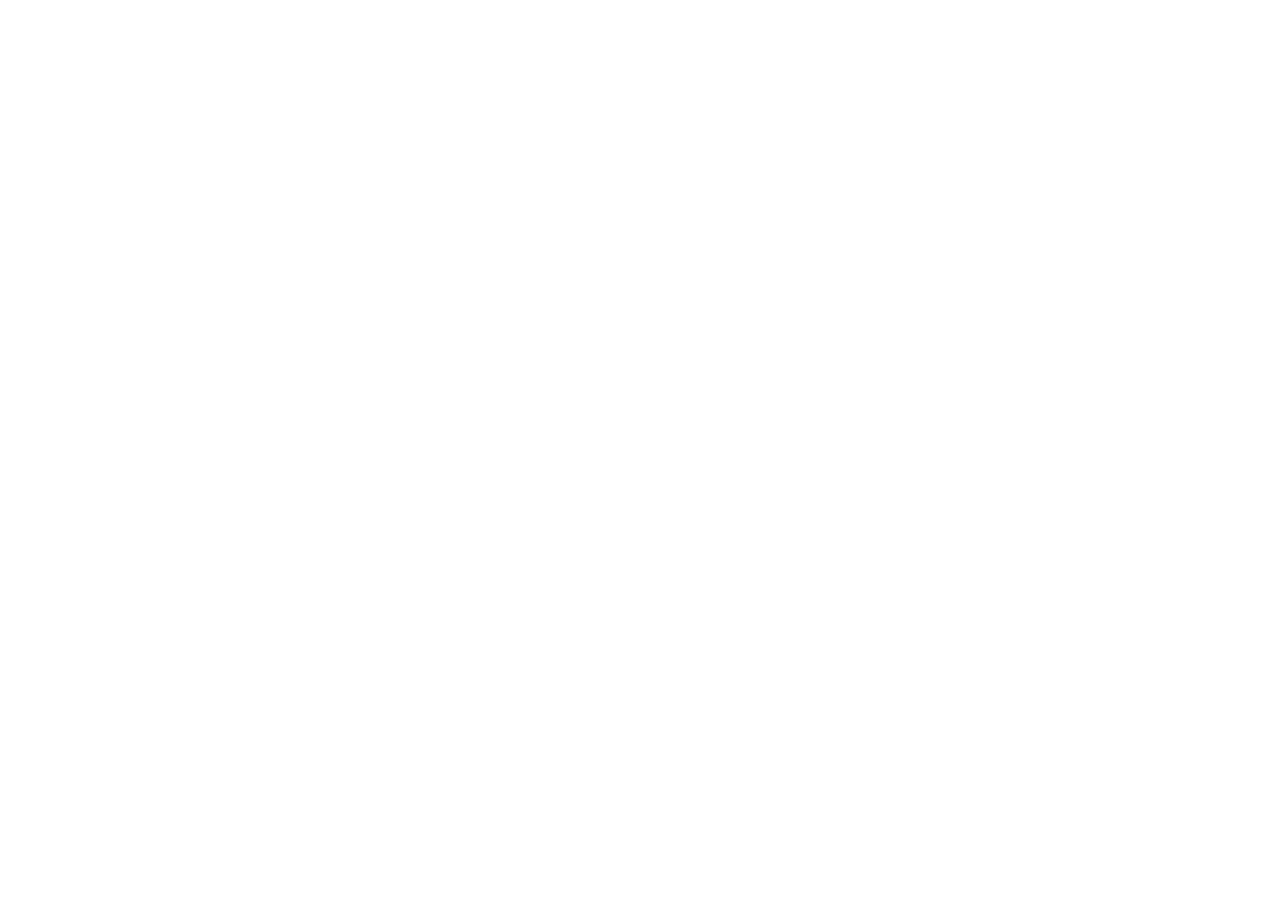
==== 01-JavaScript-Drum-Kit/index.html @ 7bf1394b "folder name changed" ====
<!DOCTYPE html>
<html lang="en">
<head>
    <meta charset="UTF-8">
    <meta http-equiv="X-UA-Compatible" content="IE=edge">
    <meta name="viewport" content="width=device-width, initial-scale=1.0">

    <link rel="stylesheet" href="/01-JavaScript-Drum-Kit/styles.css">

    <title>Drum Kit</title>
</head>
<body>

    <div class="container">

    </div>

    <audio src="/01-JavaScript-Drum-Kit/sounds/Drum Kit_sounds_boom.wav"></audio>
    <audio src="/01-JavaScript-Drum-Kit/sounds/Drum Kit_sounds_clap.wav"></audio>
    <audio src="/01-JavaScript-Drum-Kit/sounds/Drum Kit_sounds_hihat.wav"></audio>
    <audio src="/01-JavaScript-Drum-Kit/sounds/Drum Kit_sounds_kick.wav"></audio>
    <audio src="/01-JavaScript-Drum-Kit/sounds/Drum Kit_sounds_openhat.wav"></audio>
    <audio src="/01-JavaScript-Drum-Kit/sounds/Drum Kit_sounds_ride.wav"></audio>
    <audio src="/01-JavaScript-Drum-Kit/sounds/Drum Kit_sounds_snare.wav"></audio>
    <audio src="/01-JavaScript-Drum-Kit/sounds/Drum Kit_sounds_tink.wav"></audio>
    <audio src="/01-JavaScript-Drum-Kit/sounds/Drum Kit_sounds_tom.wav"></audio>

    <script src="/01-JavaScript-Drum-Kit/main.js"></script>
</body>
</html>
---- 01-JavaScript-Drum-Kit/styles.css ----
@import url("https://fonts.googleapis.com/css2?family=Roboto:wght@400;500;700&display=swap");

* {
  margin: 0;
  padding: 0;
  box-sizing: border-box;
}

.container {
  background-image: url("");
}
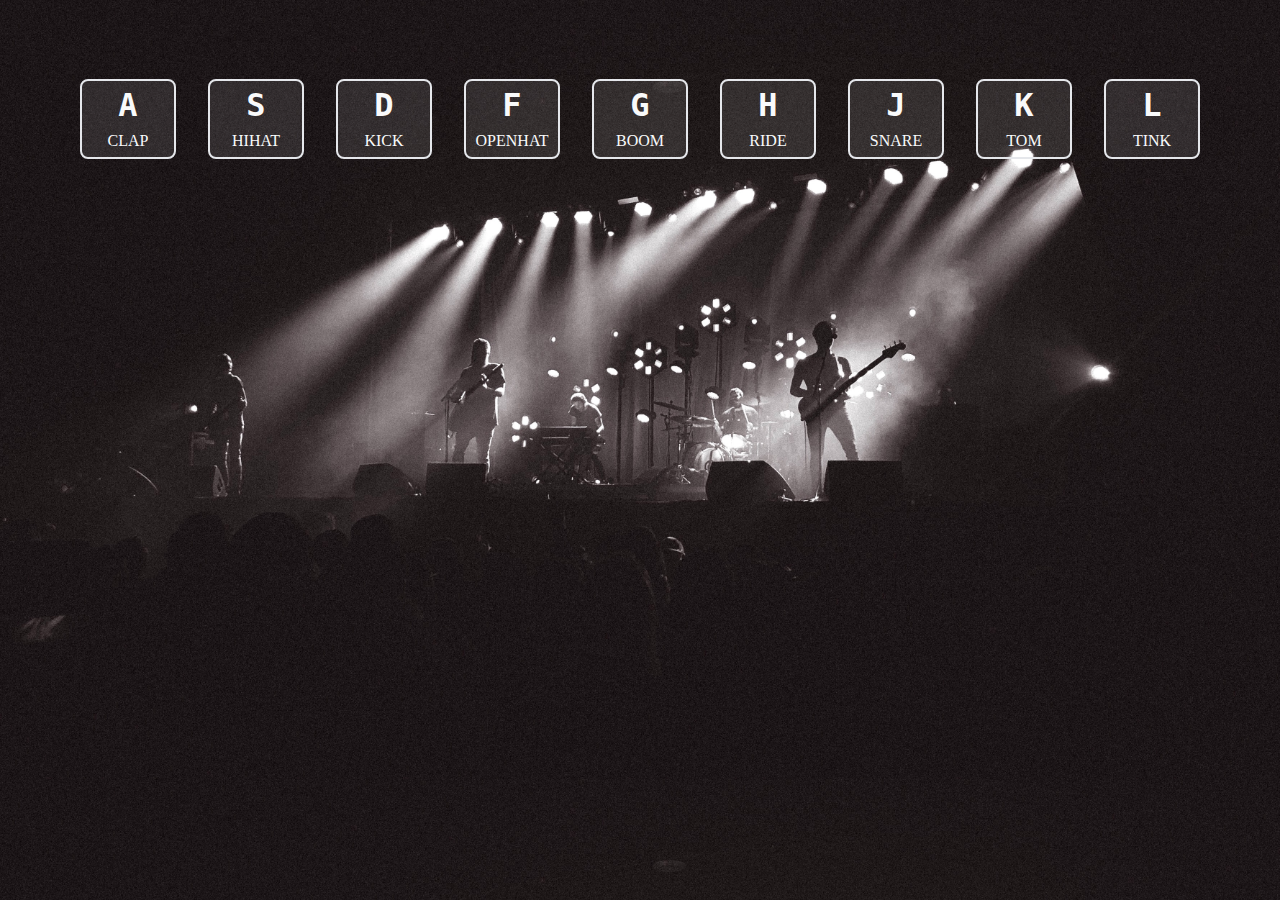
==== commit 0825b049: "added javascript" ====
--- a/01-JavaScript-Drum-Kit/index.html
+++ b/01-JavaScript-Drum-Kit/index.html
@@ -11,19 +11,64 @@
 </head>
 <body>
 
-    <div class="container">
+    <div class="keys">
+
+        <div data-key="65" class="key">
+            <kbd>A</kbd>
+            <span class="sound">CLAP</span>
+        </div>
+
+        <div data-key="83" class="key">
+            <kbd>S</kbd>
+            <span class="sound">HIHAT</span>
+        </div>
+
+        <div data-key="68" class="key">
+            <kbd>D</kbd>
+            <span class="sound">KICK</span>
+        </div>
+
+        <div data-key="70" class="key">
+            <kbd>F</kbd>
+            <span class="sound">OPENHAT</span>
+        </div>
+
+        <div data-key="71" class="key">
+            <kbd>G</kbd>
+            <span class="sound">BOOM</span>
+        </div>
+
+        <div data-key="72" class="key">
+            <kbd>H</kbd>
+            <span class="sound">RIDE</span>
+        </div>
+
+        <div data-key="74" class="key">
+            <kbd>J</kbd>
+            <span class="sound">SNARE</span>
+        </div>
+
+        <div data-key="75" class="key">
+            <kbd>K</kbd>
+            <span class="sound">TOM</span>
+        </div>
+
+        <div data-key="76" class="key">
+            <kbd>L</kbd>
+            <span class="sound">TINK</span>
+        </div>
 
     </div>
 
-    <audio src="/01-JavaScript-Drum-Kit/sounds/Drum Kit_sounds_boom.wav"></audio>
-    <audio src="/01-JavaScript-Drum-Kit/sounds/Drum Kit_sounds_clap.wav"></audio>
-    <audio src="/01-JavaScript-Drum-Kit/sounds/Drum Kit_sounds_hihat.wav"></audio>
-    <audio src="/01-JavaScript-Drum-Kit/sounds/Drum Kit_sounds_kick.wav"></audio>
-    <audio src="/01-JavaScript-Drum-Kit/sounds/Drum Kit_sounds_openhat.wav"></audio>
-    <audio src="/01-JavaScript-Drum-Kit/sounds/Drum Kit_sounds_ride.wav"></audio>
-    <audio src="/01-JavaScript-Drum-Kit/sounds/Drum Kit_sounds_snare.wav"></audio>
-    <audio src="/01-JavaScript-Drum-Kit/sounds/Drum Kit_sounds_tink.wav"></audio>
-    <audio src="/01-JavaScript-Drum-Kit/sounds/Drum Kit_sounds_tom.wav"></audio>
+    <audio data-key="65" src="/01-JavaScript-Drum-Kit/sounds/Drum Kit_sounds_boom.wav"></audio>
+    <audio data-key="83" src="/01-JavaScript-Drum-Kit/sounds/Drum Kit_sounds_clap.wav"></audio>
+    <audio data-key="68" src="/01-JavaScript-Drum-Kit/sounds/Drum Kit_sounds_hihat.wav"></audio>
+    <audio data-key="70" src="/01-JavaScript-Drum-Kit/sounds/Drum Kit_sounds_kick.wav"></audio>
+    <audio data-key="71" src="/01-JavaScript-Drum-Kit/sounds/Drum Kit_sounds_openhat.wav"></audio>
+    <audio data-key="72" src="/01-JavaScript-Drum-Kit/sounds/Drum Kit_sounds_ride.wav"></audio>
+    <audio data-key="74" src="/01-JavaScript-Drum-Kit/sounds/Drum Kit_sounds_snare.wav"></audio>
+    <audio data-key="75" src="/01-JavaScript-Drum-Kit/sounds/Drum Kit_sounds_tink.wav"></audio>
+    <audio data-key="76" src="/01-JavaScript-Drum-Kit/sounds/Drum Kit_sounds_tom.wav"></audio>
 
     <script src="/01-JavaScript-Drum-Kit/main.js"></script>
 </body>
--- a/01-JavaScript-Drum-Kit/styles.css
+++ b/01-JavaScript-Drum-Kit/styles.css
@@ -6,6 +6,45 @@
   box-sizing: border-box;
 }
 
-.container {
-  background-image: url("");
+body {
+  background-image: url("/01-JavaScript-Drum-Kit/images/bg2.jpg");
+  background-size: cover;
 }
+
+.keys {
+  display: flex;
+  justify-content: center;
+  margin-top: 7vh;
+}
+
+.key {
+  display: flex;
+  flex-direction: column;
+  align-items: center;
+
+  height: 5rem;
+  width: 6rem;
+
+  margin: 1rem;
+  padding: 0.3rem;
+  color: #f9fafb;
+
+  border: 2px solid #e5e7eb;
+  border-radius: 0.5rem;
+  cursor: pointer;
+
+  background-color: rgba(255, 255, 255, 0.1);
+}
+
+.key.playing {
+  transform: scale(1.2);
+  box-shadow: 0 14px 26px rgb(0 0 0 / 4%);
+  background-color: transparent;
+  transition: all 0.1s ease;
+}
+
+kbd {
+  font-size: 2rem;
+  font-weight: 600;
+  padding-bottom: 0.5rem;
+}
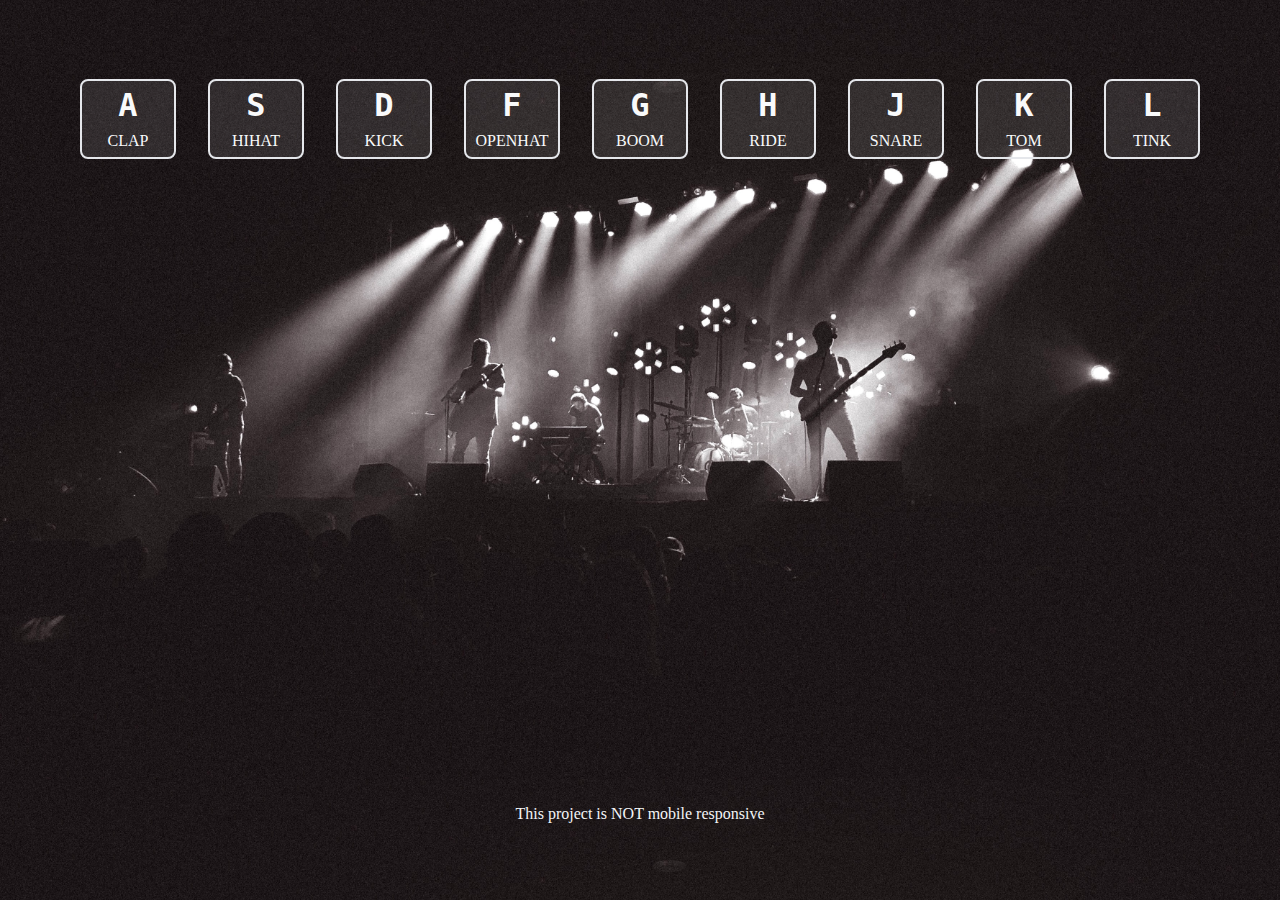
==== commit 546f5c25: "added footer" ====
--- a/01-JavaScript-Drum-Kit/index.html
+++ b/01-JavaScript-Drum-Kit/index.html
@@ -60,6 +60,8 @@
 
     </div>
 
+    <footer>This project is NOT mobile responsive</footer>
+
     <audio data-key="65" src="/01-JavaScript-Drum-Kit/sounds/Drum Kit_sounds_boom.wav"></audio>
     <audio data-key="83" src="/01-JavaScript-Drum-Kit/sounds/Drum Kit_sounds_clap.wav"></audio>
     <audio data-key="68" src="/01-JavaScript-Drum-Kit/sounds/Drum Kit_sounds_hihat.wav"></audio>
--- a/01-JavaScript-Drum-Kit/styles.css
+++ b/01-JavaScript-Drum-Kit/styles.css
@@ -48,3 +48,10 @@
   font-weight: 600;
   padding-bottom: 0.5rem;
 }
+
+footer {
+  display: flex;
+  justify-content: center;
+  color: #f3f4f6;
+  transform: translateY(70vh);
+}
